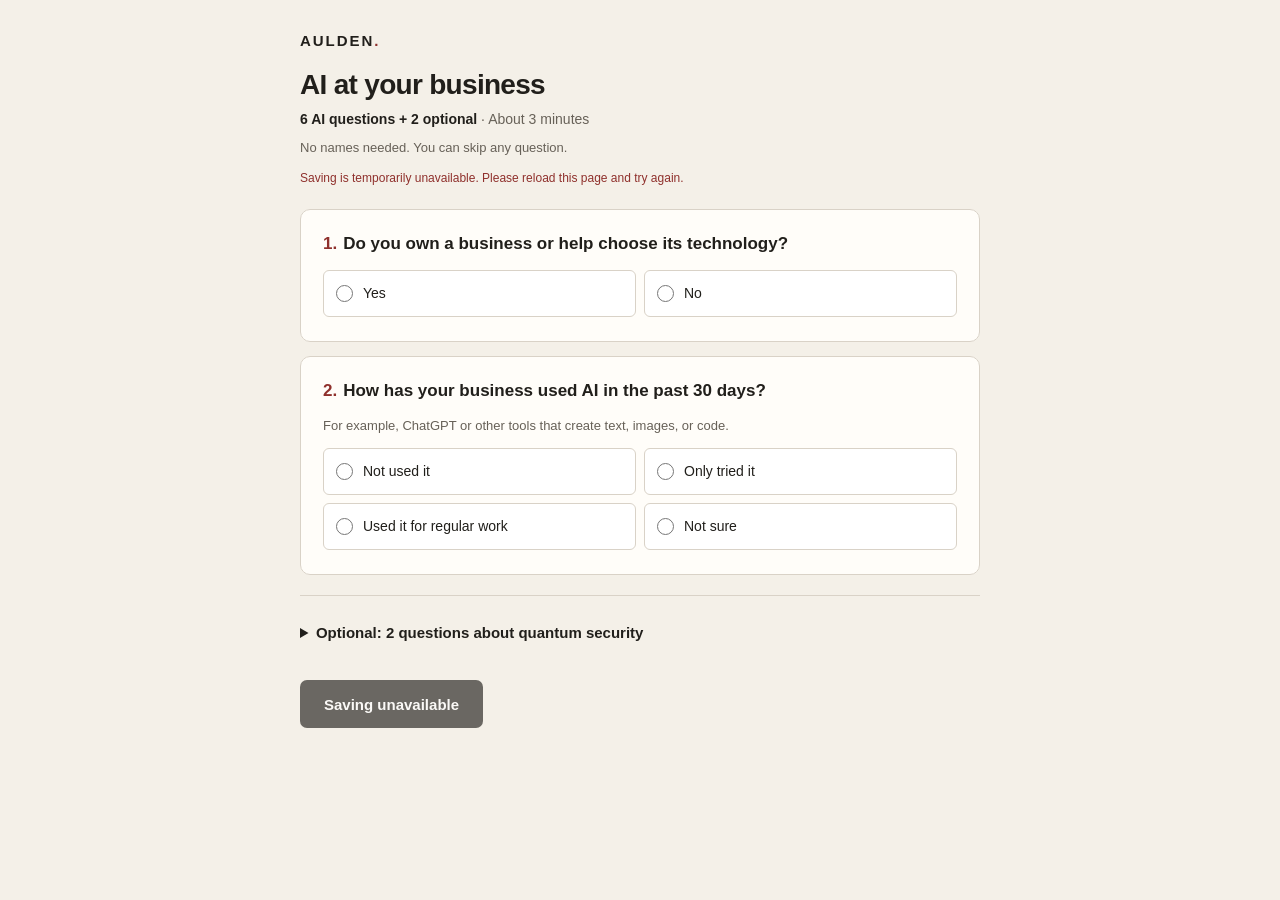
==== aulden-survey/index.html @ d158e407 "Publish Aulden AI and quantum survey" ====
<!doctype html>
<html lang="en">
<head>
  <meta charset="utf-8">
  <meta name="viewport" content="width=device-width, initial-scale=1">
  <meta name="description" content="Six quick AI questions and two optional quantum security questions.">
  <meta name="robots" content="noindex,nofollow">
  <meta name="theme-color" content="#f4f0e8">
  <link rel="canonical" href="https://bityana.github.io/Bityana-Yishak/aulden-survey/">
  <link rel="icon" href="./favicon.svg" type="image/svg+xml">
  <link rel="stylesheet" href="./survey.css">
  <title>AI at your business · Aulden</title>
  <script src="./questions.js" defer></script>
  <script src="./config.js" defer></script>
  <script src="./app.js" defer></script>
</head>
<body>
  <main class="survey">
    <header class="survey-header">
      <div class="brand">AULDEN<span>.</span></div>
      <h1>AI at your business</h1>
      <p class="survey-length"><strong id="question-count">6 AI questions + 2 optional</strong><span aria-hidden="true"> · </span>About 3 minutes</p>
      <p class="instructions">No names needed. You can skip any question.</p>
      <p class="preview-notice" id="collection-notice">Loading questionnaire…</p>
    </header>
    <form id="survey-form" autocomplete="off">
      <div id="questions"></div>
      <details id="quantum-section" class="optional-section"><summary>Optional: 2 questions about quantum security</summary><p class="question-help optional-intro">You can leave this whole section blank.</p><div id="quantum-questions"></div></details>
      <section id="participant-info" class="participant-info" hidden><p>Voluntary survey by Bityana Yishak / Aulden for a possible research report. Your choices do not affect event access or services. No names or contact details are requested. Answers are stored privately for analysis.</p><p>Questions? <a href="mailto:bityana.yishak@getaulden.com">bityana.yishak@getaulden.com</a></p><label class="consent-line"><input id="consent" type="checkbox">I am 18 or older and choose to take part.</label></section>
      <div class="honey-field" aria-hidden="true"><label>Leave empty<input type="text" name="website" tabindex="-1" autocomplete="off"></label></div>
      <p id="branch-note" class="branch-note" role="status" hidden></p>
      <button class="finish-button" id="finish-button" type="submit" disabled>Loading…</button>
      <p id="finish-message" class="finish-message" role="status" hidden></p>
    </form>
  </main>
</body>
</html>
---- aulden-survey/survey.css ----
:root{--paper:#f4f0e8;--ink:#211f1b;--muted:#676158;--line:#d9d2c7;--accent:#8f302c}*{box-sizing:border-box}body{margin:0;background:var(--paper);font-family:Arial,Helvetica,sans-serif;color:var(--ink);font-size:16px;line-height:1.5}.survey{width:min(680px,calc(100% - 32px));margin:30px auto 60px}.brand{font-size:15px;font-weight:800;letter-spacing:.13em;margin-bottom:15px}.brand span{color:var(--accent)}h1{font-size:28px;line-height:1.2;letter-spacing:-.025em;margin:0 0 8px}.survey-length{font-size:14px;margin:0 0 8px;color:var(--muted)}.survey-length strong{font-weight:600;color:var(--ink)}.instructions{font-size:13px;color:var(--muted);margin:0 0 12px}.preview-notice{font-size:12px;line-height:1.45;color:var(--accent);margin:0 0 22px}.question{padding:22px 22px 24px;margin:0 0 14px;border:1px solid var(--line);border-radius:10px;background:#fffdf9;min-inline-size:0}.question legend{padding:0;float:left;width:100%;font-size:17px;font-weight:600;line-height:1.45;margin-bottom:13px}.question legend+*{clear:both}.question-number{color:var(--accent);margin-right:6px}.question-help{font-size:13px;line-height:1.5;margin:0 0 12px;color:var(--muted)}.answers{display:grid;grid-template-columns:1fr 1fr;gap:8px}.answer{display:flex;align-items:center;gap:10px;min-height:47px;border:1px solid var(--line);border-radius:6px;padding:11px 12px;cursor:pointer;background:white;font-size:14px;line-height:1.35}.answer:hover{border-color:#b6a89a}.answer:has(input:checked){border-color:var(--accent);background:#f7ece7}.answer:has(input:focus-visible){outline:2px solid var(--accent);outline-offset:3px}input{margin:0;accent-color:var(--accent);width:17px;height:17px;flex-shrink:0}.question-wide .answers{grid-template-columns:1fr}.branch-note{font-size:14px;color:var(--muted);margin:20px 2px}.finish-button{border:0;border-radius:7px;background:var(--ink);color:white;font-size:15px;font-weight:600;padding:14px 24px;min-height:48px;cursor:pointer;margin-top:8px}.finish-button:hover{background:var(--accent)}button:focus-visible{outline:3px solid var(--accent);outline-offset:4px}.finish-message{font-size:14px;background:#fffdf9;border-left:3px solid var(--accent);padding:14px 16px;margin:18px 0 0}[hidden]{display:none!important}@media(max-width:480px){.survey{margin:23px auto 36px}h1{font-size:27px}.question{padding:18px 16px 20px}.question legend{font-size:16px}.answer{font-size:13px;padding:11px 10px;gap:8px}.survey-length{font-size:13px}.question-help{font-size:12px}.finish-button{width:100%}}@media print{body{background:white}.survey{width:100%;margin:0}.question{break-inside:avoid}.finish-button{display:none}}

.optional-section{border-top:1px solid var(--line);padding-top:18px;margin:20px 0}.optional-section summary{font-size:15px;font-weight:600;cursor:pointer;padding:8px 0}.optional-intro{margin:8px 0 18px}.participant-info{font-size:12px;color:var(--muted);line-height:1.6;margin:22px 0}.participant-info p{margin:0 0 8px}.consent-line{display:flex;align-items:flex-start;gap:10px;font-size:14px;color:var(--ink);margin-top:15px}.consent-line input{margin-top:3px}.honey-field{position:absolute;left:-10000px;width:1px;height:1px;overflow:hidden}.finish-button:disabled{opacity:.65;cursor:default}
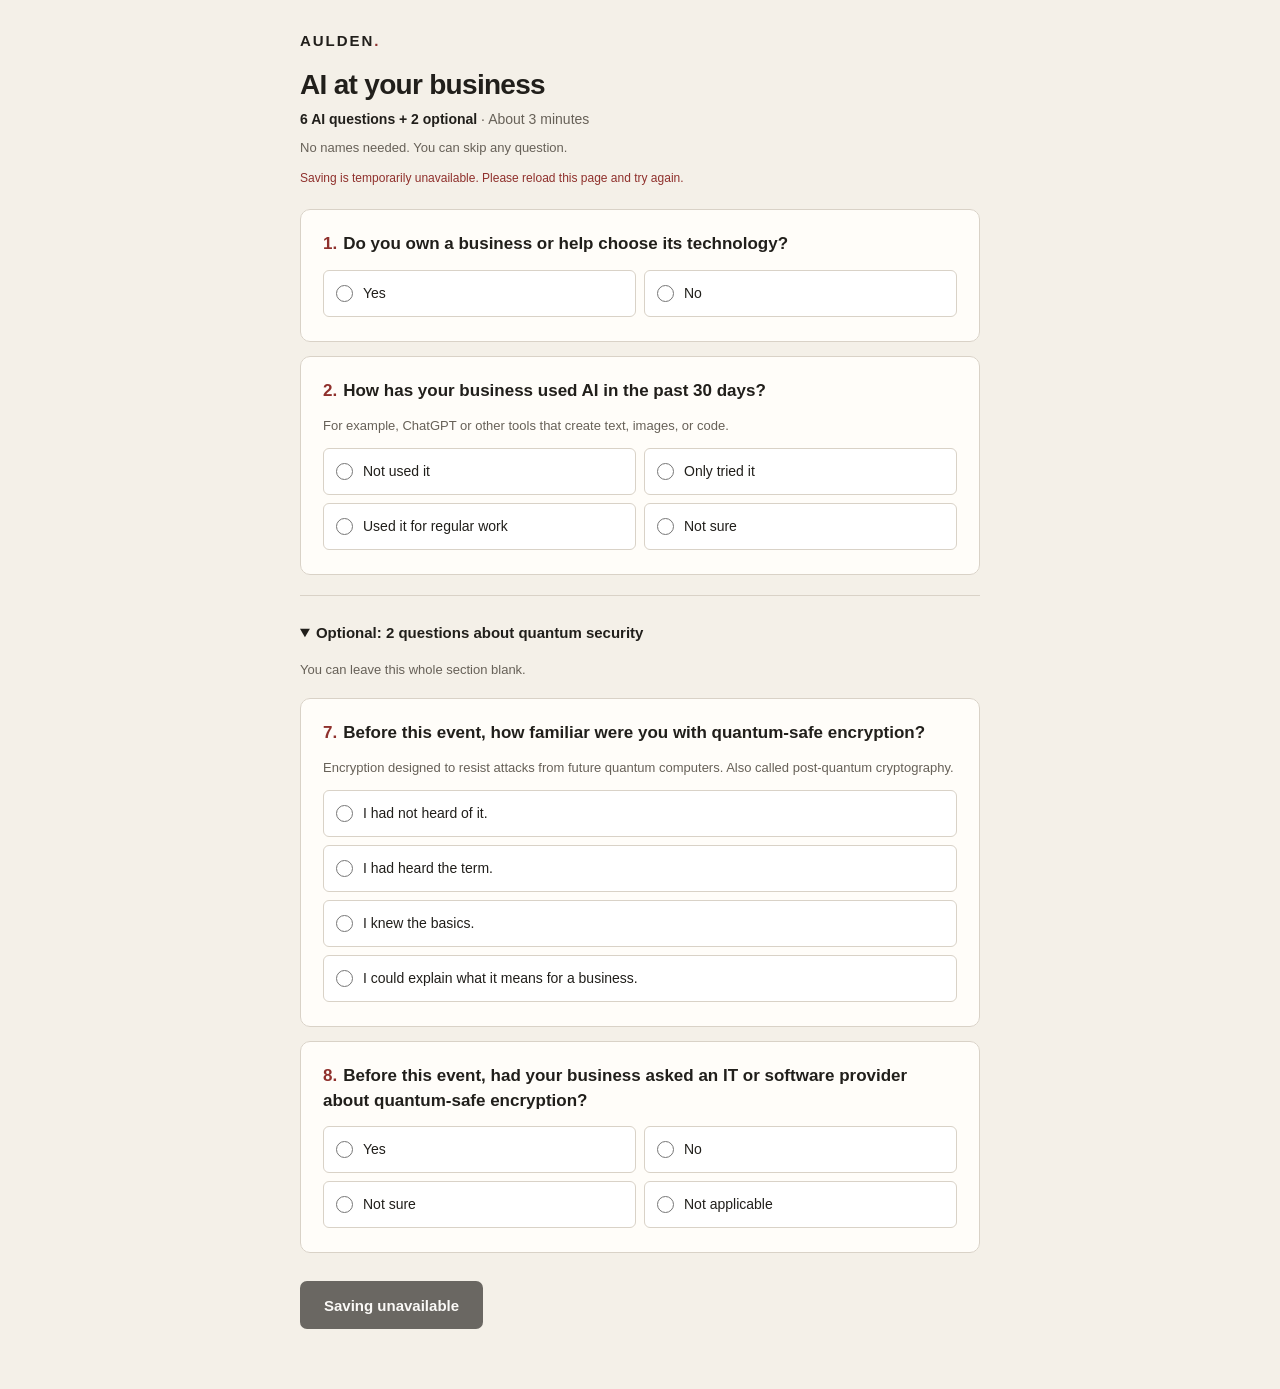
==== commit d5814ed7: "Show optional quantum questions expanded by default" ====
--- a/aulden-survey/index.html
+++ b/aulden-survey/index.html
@@ -25,7 +25,7 @@
     </header>
     <form id="survey-form" autocomplete="off">
       <div id="questions"></div>
-      <details id="quantum-section" class="optional-section"><summary>Optional: 2 questions about quantum security</summary><p class="question-help optional-intro">You can leave this whole section blank.</p><div id="quantum-questions"></div></details>
+      <details id="quantum-section" class="optional-section" open><summary>Optional: 2 questions about quantum security</summary><p class="question-help optional-intro">You can leave this whole section blank.</p><div id="quantum-questions"></div></details>
       <section id="participant-info" class="participant-info" hidden><p>Voluntary survey by Bityana Yishak / Aulden for a possible research report. Your choices do not affect event access or services. No names or contact details are requested. Answers are stored privately for analysis.</p><p>Questions? <a href="mailto:bityana.yishak@getaulden.com">bityana.yishak@getaulden.com</a></p><label class="consent-line"><input id="consent" type="checkbox">I am 18 or older and choose to take part.</label></section>
       <div class="honey-field" aria-hidden="true"><label>Leave empty<input type="text" name="website" tabindex="-1" autocomplete="off"></label></div>
       <p id="branch-note" class="branch-note" role="status" hidden></p>
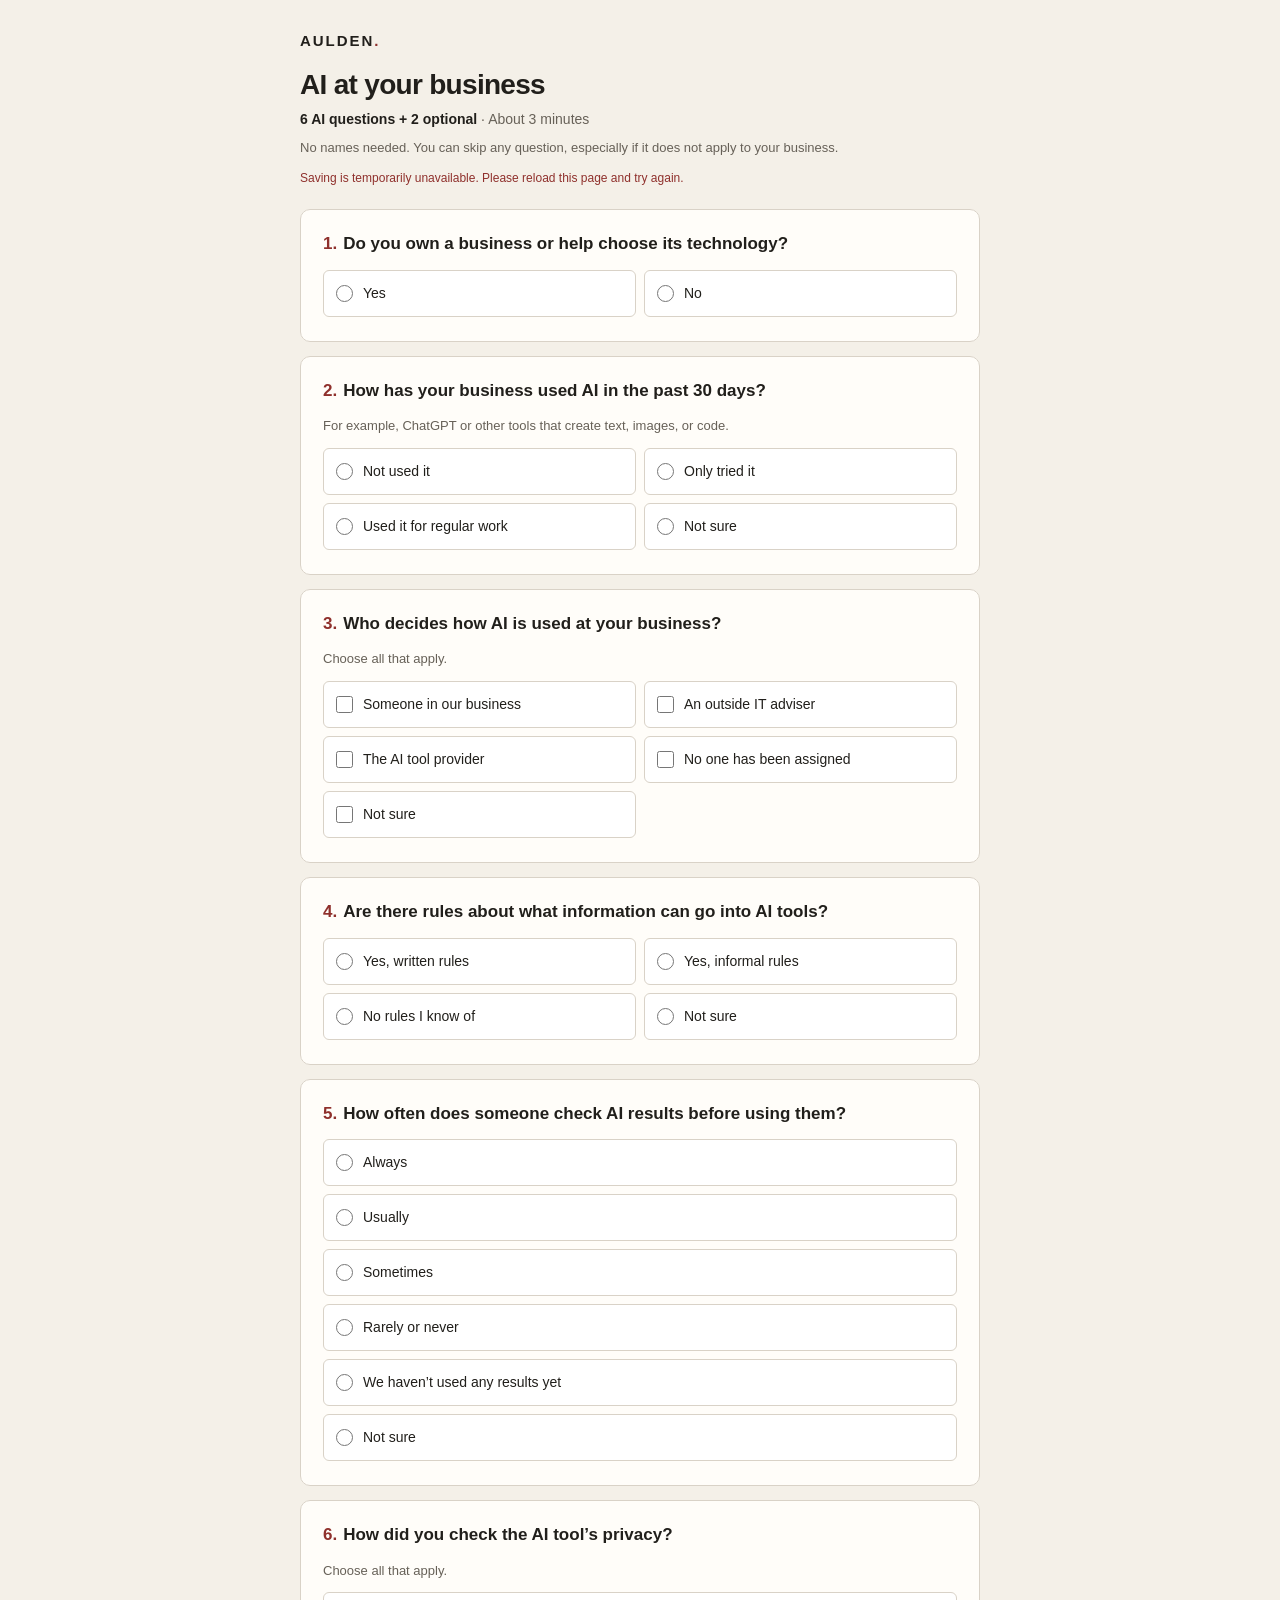
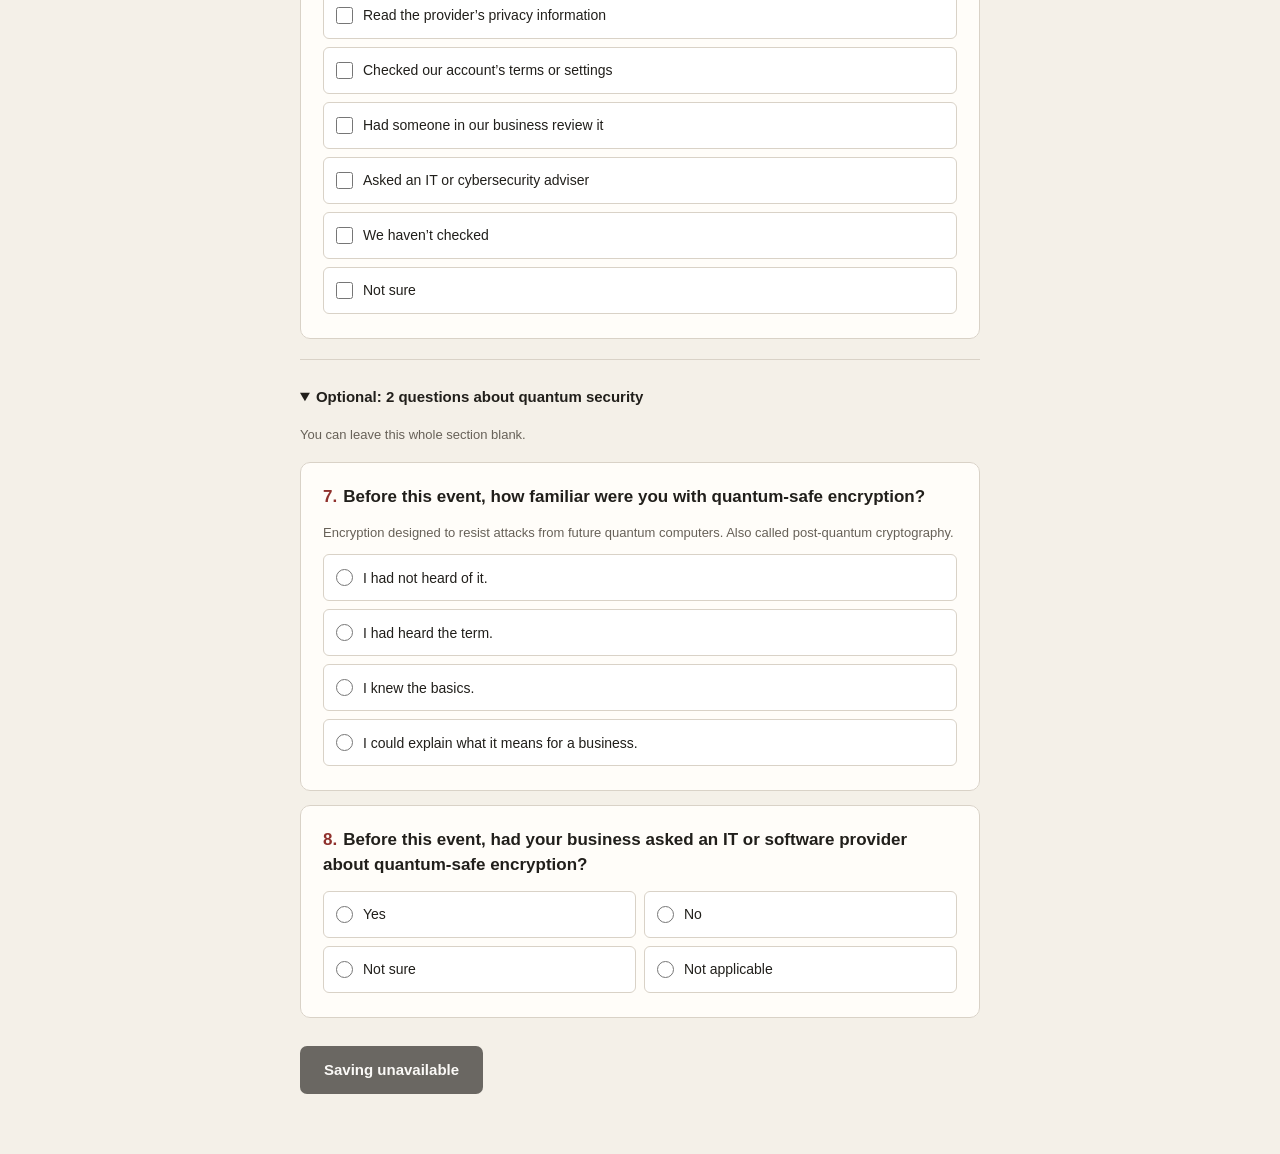
==== commit fc3c51c4: "Show all eight survey questions without answer-dependent hiding" ====
--- a/aulden-survey/index.html
+++ b/aulden-survey/index.html
@@ -12,7 +12,7 @@
   <title>AI at your business · Aulden</title>
   <script src="./questions.js" defer></script>
   <script src="./config.js" defer></script>
-  <script src="./app.js" defer></script>
+  <script src="./app.js?v=all8" defer></script>
 </head>
 <body>
   <main class="survey">
@@ -20,7 +20,7 @@
       <div class="brand">AULDEN<span>.</span></div>
       <h1>AI at your business</h1>
       <p class="survey-length"><strong id="question-count">6 AI questions + 2 optional</strong><span aria-hidden="true"> · </span>About 3 minutes</p>
-      <p class="instructions">No names needed. You can skip any question.</p>
+      <p class="instructions">No names needed. You can skip any question, especially if it does not apply to your business.</p>
       <p class="preview-notice" id="collection-notice">Loading questionnaire…</p>
     </header>
     <form id="survey-form" autocomplete="off">
